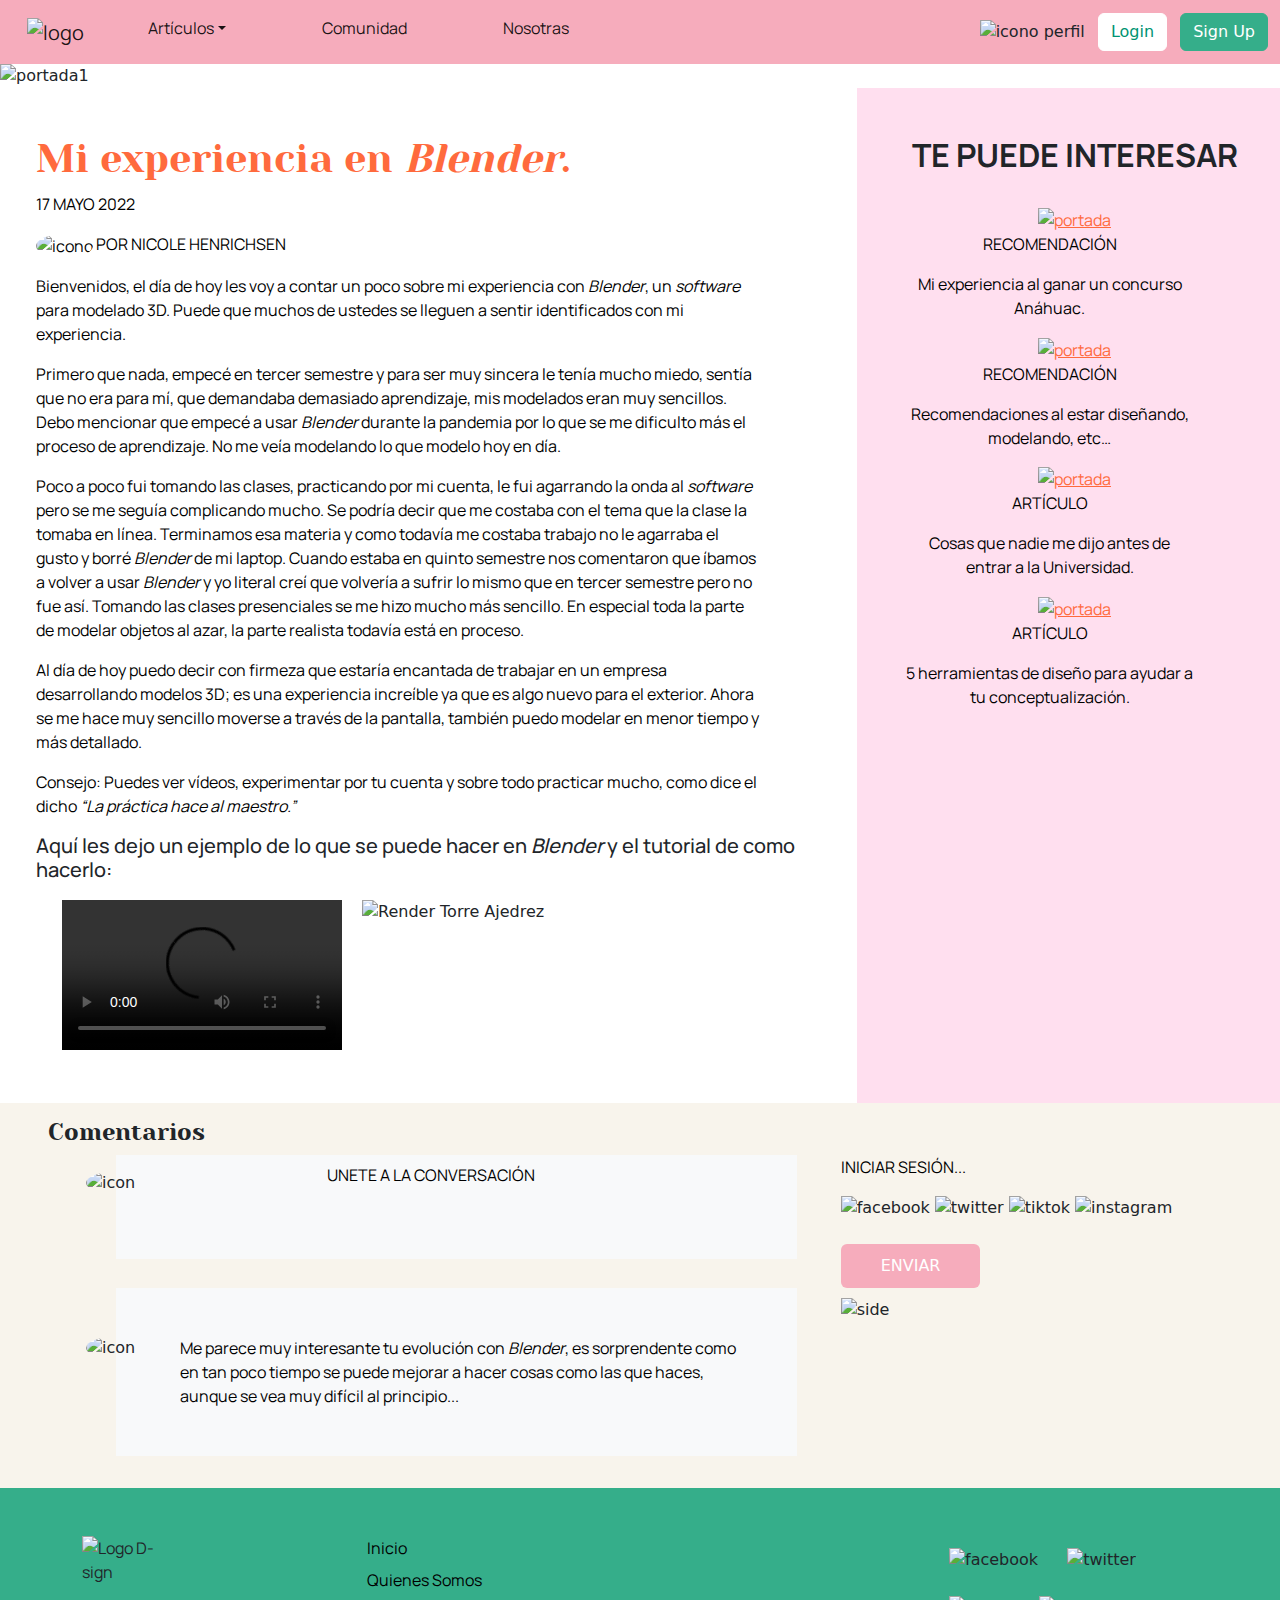
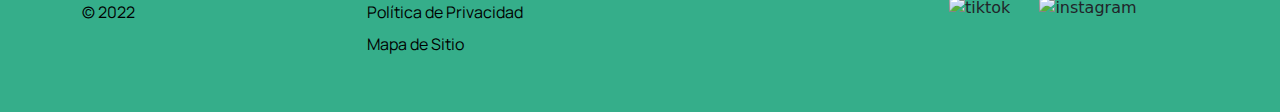
==== artículos.html @ d230dce7 "D-sign Proyecto Horizontal" ====
<!DOCTYPE html>
<html lang="en">
    <head>
        <meta charset="UTF-8">
        <meta http-equiv="X-UA-Compatible" content="IE=edge">
        <meta name="viewport" content="width=device-width, initial-scale=1.0">
        <title>(D) Artículos</title>
        
        <link rel="stylesheet" href="css/bootstrap.min.css">
        <link rel="stylesheet" href="css/style.css">
        <link rel="preconnect" href="https://fonts.googleapis.com">
        <link href="https://fonts.googleapis.com/css2?family=Manrope&display=swap" rel="stylesheet">
        <link rel="icon" href="images/logo-color.ico">
    </head>
<body>
    <header>
        <nav class="navbar navbar-expand-md" aria-label="Eleventh navbar example">
            <div class="container-fluid">
                <a class="navbar-brand" href="index.html"><img class="logo" src="images/LogoDsign.png" alt="logo"></a>
                <button class="navbar-toggler" type="button" data-bs-toggle="collapse" data-bs-target="#navbarsExample04" aria-controls="navbarsExample04" aria-expanded="false" aria-label="Toggle navigation">
                    <span class="navbar-toggler-icon"></span>
                </button>
                <div class="collapse navbar-collapse" id="navbarsExample04">
                    <ul class="col-md-9 col-12 navbar-nav col-md-auto mb-2 text-center">
                        <li class="nav-item dropdown">
                            <a class="nav-link active dropdown-toggle px-5" href="artículos.html" id="dropdown04" data-bs-toggle="dropdown" aria-expanded="false">Artículos</a>
                            <ul class="dropdown-menu" aria-labelledby="dropdown04">
                                <li><a class="dropdown-item" target="_blank" href="artículos.html">Artículo 1</a></li>
                                <li><a class="dropdown-item" target="_blank" href="entrada2.html">Artículo 2</a></li>
                                <li><a class="dropdown-item" target="_blank" href="entrada3.html">Artículo 3</a></li>
                                <li><a class="dropdown-item" target="_blank" href="entrada4.html">Artículo 4</a></li>
                                <li><a class="dropdown-item" target="_blank" href="entrada5.html">Artículo 5</a></li>
                                <li><a class="dropdown-item" target="_blank" href="entrada6.html">Artículo 6</a></li>
                            </ul>
                        </li>
                        <li class="nav-item">
                            <a class="nav-link active px-5" target="_blank" href="comunidad.html">Comunidad</a>
                        </li>
                        <li class="nav-item">
                            <a class="nav-link active px-5" target="_blank" href="nosotras.html">Nosotras</a>
                        </li>
                    </ul>
                </div>
                <div>
                    <img src="images/iconprofile.png" class="icon-profile px-2" alt="icono perfil">
                    <button type="button" class="btn btn-outline-primary me-2">Login</button>
                    <button type="button" class="btn btn-primary">Sign Up</button>
                </div>
            </div>
        </nav>
    </header>

    <main>
        <div class="article">
            <div class="row">
                <img src="images/portada1.png" class="article-image" alt="portada1">
                <div class="col-md-8 col-12 px-5 py-5">
                    <h1>Mi experiencia en <em>Blender</em>.</h1>
                    <p>17 MAYO 2022</p>
                    <p><img src="images/nikki-icon.jpg" class="article-icon" alt="icono"> POR NICOLE HENRICHSEN</p>
                    <p>Bienvenidos, el día de hoy les voy a contar un poco sobre mi experiencia con <em>Blender</em>, 
                        un <em>software</em> para modelado 3D. Puede que muchos de ustedes se lleguen a sentir 
                        identificados con mi experiencia. 

                    <p>Primero que nada, empecé en tercer semestre y para ser muy sincera le tenía mucho miedo,
                        sentía que no era para mí, que demandaba demasiado aprendizaje, mis modelados eran muy 
                        sencillos. Debo mencionar que empecé a usar <em>Blender</em> durante la pandemia por lo que se me 
                        dificulto más el proceso de aprendizaje. No me veía modelando lo que modelo hoy en día.</p>
                        
                    <p>Poco a poco fui tomando las clases, practicando por mi cuenta, le fui agarrando la onda al 
                        <em>software</em> pero se me seguía complicando mucho. Se podría decir que me costaba con el tema que 
                        la clase la tomaba en línea. Terminamos esa materia y como todavía me costaba trabajo no le 
                        agarraba el gusto y borré <em>Blender </em> de mi laptop. Cuando estaba en quinto semestre nos comentaron 
                        que íbamos a volver a usar <em>Blender</em> y yo literal creí que volvería a sufrir lo mismo que en 
                        tercer semestre pero no fue así. Tomando las clases presenciales se me hizo mucho más sencillo. 
                        En especial toda la parte de modelar objetos al azar, la parte realista todavía está en proceso.</p>
                    
                    <p>Al día de hoy puedo decir con firmeza que estaría encantada de trabajar en un empresa desarrollando 
                        modelos 3D; es una experiencia increíble ya que es algo nuevo para el exterior. Ahora se me hace 
                        muy sencillo moverse a través de la pantalla, también puedo modelar en menor tiempo y más detallado.</p>    
                        
                    <p>Consejo: Puedes ver vídeos, experimentar por tu cuenta y sobre todo practicar mucho, 
                        como dice el dicho <em>“La práctica hace al maestro.”</em></p>

                    <h5>Aquí les dejo un ejemplo de lo que se puede hacer en <em>Blender</em> y el tutorial de como hacerlo:</h5>
                    <div class="gallery px-3 md-auto-0">
                        <video src="images/TorreAjedrez.mp4" controls alt="video blender">Torre de Ajedrez</video>
                        <img src="images/torrerender.png" alt="Render Torre Ajedrez">
                    </div>
                </div>
                <div class="col-md-4 col-12 side-art px-5 py-5 text-center">
                    <h2>TE PUEDE INTERESAR</h2>
                    <br>
                    <div>
                        <a href="entrada5.html" target="_blank"><img src="images/entrada5.png" alt="portada"></a>
                        <p>RECOMENDACIÓN</p>
                        <p>Mi experiencia al ganar un concurso Anáhuac.</p>
                    </div>
                    <div>
                        <a href="entrada2.html" target="_blank"><img src="images/entrada2.png" alt="portada"></a>
                        <p>RECOMENDACIÓN</p>
                        <p>Recomendaciones al estar diseñando, modelando, etc…</p>
                    </div>
                    <div>
                        <a href="entrada6.html" target="_blank"><img src="images/entrada6.png" alt="portada"></a>
                        <p>ARTÍCULO</p>
                        <p>Cosas que nadie me dijo antes de entrar a la Universidad.</p>
                    </div>
                    <div>
                        <a href="entrada4.html" target="_blank"><img src="images/entrada4.png" alt="portada"></a>
                        <p>ARTÍCULO</p>
                        <p>5 herramientas de diseño para ayudar a tu conceptualización.</p>
                    </div>
                </div>  
            </div>
        </div>
        <div class="comments px-5 py-3">
            <h3>Comentarios</h3>
            <div class="row">
                <div class="col-md-7 col-12">
                    <div class="bg-light position-relative comments-art">
                        <img src="images/PFP1.jpg" class="avatar-com py-3" alt="icon">
                        <p class="text-center py-2">UNETE A LA CONVERSACIÓN</p>
                        <br><br>
                    </div>
                </div>
                <div class="col-md-5 col-12 signin-cont">
                    <p>INICIAR SESIÓN...</p>
                    <div class="pb-4 social-media">
                        <img src="images/facebook.png" alt="facebook">
                        <img src="images/twitter.png" alt="twitter">
                        <img src="images/tiktok.png" alt="tiktok">
                        <img src="images/instagram.png" alt="instagram">
                    </div>
                    <button type="button" class="btn btn-primary pink">ENVIAR</button>
                </div>
            </div>
            <div class="row">
                <div class="col-md-7 col-12">
                    <div class="bg-light position-relative comments-art">
                        <img src="images/PFP4.jpg" class="avatar-com py-5" alt="icon">
                        <p class="ms-3 ps-5 py-5">Me parece muy interesante tu evolución con <em>Blender</em>, es sorprendente como en tan poco tiempo se puede mejorar a hacer cosas como las que haces, aunque se vea muy difícil al principio...</p>
                    </div>
                </div>
                <div class="col-md-5 col-12 signin-cont">
                    <img src="images/likes-comment.png" class="like-comment" alt="side">
                </div>
            </div>
        </div>
    </main>
  
    <footer>
        <div class="container">
            <div class="row row-cols-5 py-5">
                <div class="col-md-3 col-12">
                  <a href="index.html" target="_blank" class="d-flex align-items-center mb-3 link-dark text-decoration-none">
                    <img src="images/logo-color.png" class="logo-ft" alt="Logo D-sign"></a>
                  <p class="text-muted">© 2022</p>
                </div>
                
                <div class="col-md-6 col-12">
                  <ul class="nav flex-column">
                    <li class="nav-item mb-2"><a href="index.html" target="_blank" class="nav-link p-0 text-muted">Inicio</a></li>
                    <li class="nav-item mb-2"><a href="nosotras.html" target="_blank" class="nav-link p-0 text-muted">Quienes Somos</a></li>
                    <li class="nav-item mb-2"><a href="privacypolicy.html" target="_blank" class="nav-link p-0 text-muted">Política de Privacidad</a></li>
                    <li class="nav-item mb-2"><a href="mapasitio.html" target="_blank" class="nav-link p-0 text-muted">Mapa de Sitio</a></li>
                  </ul>
                </div>
        
                <div class="col-md-3 col-12 social-media-ft">
                    <div>
                        <img src="images/facebook.png" alt="facebook">
                        <img src="images/twitter.png" alt="twitter">
                    </div>
                    <div>
                        <img src="images/tiktok.png" alt="tiktok">
                        <img src="images/instagram.png" alt="instagram">
                    </div>
                </div>        
            </div>    
        </div>
    </footer>

    <script src="https://cdn.jsdelivr.net/npm/bootstrap@5.1.3/dist/js/bootstrap.bundle.min.js" integrity="sha384-ka7Sk0Gln4gmtz2MlQnikT1wXgYsOg+OMhuP+IlRH9sENBO0LRn5q+8nbTov4+1p" crossorigin="anonymous"></script>
</body>
</html>
---- css/style.css ----
@font-face {
    font-family: 'yeseva';
    src: url('../fonts/Yeseva/yesevaone-regular-webfont.woff2') format('woff2'),
         url('../fonts/Yeseva/yesevaone-regular-webfont.woff') format('woff');
    font-weight: normal;
    font-style: normal;
}
@import url('https://fonts.googleapis.com/css2?family=Manrope&display=swap');


header{
    background-color: #F6ACBC;
}
.btn-primary {
    color: white;
    border-color: #35AE8A;
    background-color: #35AE8A;
}

header .logo{
    padding-left: 15px;
    width: 50px;
    height: auto;
}

.btn-outline-primary {
    color: #009371;
    border-color: white;
    background-color: white;
}

.carousel-indicators [data-bs-target]{
    border-top: 10px solid  #35AE8A;
}

h1{
    font-family: 'yeseva';
    color: #FF6A3D;
    font-size: 40;
    padding-right: 50px;
}
h2{
    font-family: 'manrope';
    font-weight: bold;
}
p{
    font-family: 'manrope';
    color: black;
    font-size: 16px;
    padding-right: 50px;
}
a{
    font-family: 'manrope';
    color: black;
    font-size: 16px;
}

h3, h4{
    font-family: 'yeseva';
    font-size: 24px;
}
h5{
    font-family: 'manrope';
    font-size: 16;
}

.article-image img{
    width: 50%;
    height: auto;
}
.article-icon{
    width: 5%;
    height: auto;
    border-radius: 50%;
}
.gallery video, .gallery img{
    width: 350px;
    height: auto;
    padding: 10px;
    float: left;
}

.side, .comments, .buttons{
    background-color: #F8F4EC;
}
.side-art{
    align-items: center;
    background-color: #FFDFEF;
}
.side-art img{
    width: 70%;
    height: auto;
}

img.images-art{
    width: 60%;
    height: auto;
}
img.images-art2{
    width: 30%;
    height: auto;
}

footer{
    background-color: #35AE8A;
}
.text-muted{
    --bs-text-opacity: 1;
    color: black!important;
}

.site-map {
    text-align: center;
}
.privacy-policy h1, h2 {
    text-align: center;
}
.privacy-policy{
    padding: 10%;
}
.privacy-policy strong{
    color: #FF6A3D;
}

.site-map img{
    width: 100%;
    height: auto;
}

.buttons button{
    color: white;
    font-family: 'Manrope';
    border-color: #35AE8A;
    background-color: #35AE8A;
}

.comments-art{
    left: 10%;
}

.foro, .community, .about-us{
    background-color:#FFDFEF
}
.foro img{
    float: left;
    padding-right: 20px;
}
.foro p{
    text-align: left;
    text-decoration: none;
}
.heart img{
    width: 50px;
    height: auto;
}

.avatar{
    width: 25%;
    border-radius: 50%;
}
.avatar-com{
    width: 10%;
    border-radius: 50%;
    position: absolute;
    left: -30px;
}
.people img{
    width: 200px;
    height: auto;
    align-items: center;
}
.about-us, .people h1{
    color: black;
}
.about-us{
    text-align: center;
}

a{
    color:#FF6A3D;
}

.nav-link{
    color: black;
}

.nav-item a:hover, .nav-item a:active{
    font-weight: bold;
}

.nav-commu a:hover, .nav-commu a:active{
    font-weight: bold;
}

.nav-bar a:hover, .nav-bar a:active{
    font-weight: bold;
}

.btn-primary:hover {
    background-color: #00755A;
    border-color: #35AE8A;
}

.signin-cont{
    padding-left: 100px;
}
.social-media img{
    width: 7%;
    height: auto;
}
.social-media-ft img{
    width: 64px;
    height: auto;
    margin: 12px;
}
.icon-profile{
    width: 50px; 
    height: auto;
}
.logo-ft{
    width: 50px;
}
.like-comment{
    width: 55px;
    height: auto;
    margin-top: 10px;
}

.pink{
    padding: 10px 40px;
    background-color: #F6ACBC;
    border: #F6ACBC;
}

img.article-three {
    width: 220px;
    height: auto;
}

.numbers{
    display: flex;
    justify-content: center;
}

.numbers strong{
    color: #FF6A3D;
}

.numbers p{
    color: #999191;
}

.foro-side a{ 
    text-decoration: none;
}

.comments-box a{
    text-decoration: none;
}

img.icon-us{
    width: 222px;
    height: auto;
    align-items: center;
}

@media only screen and (min-width: 420px) {
    img.logo-ft{
        width: 80px;
    }

    .gallery video, .gallery img{
        width: 300px;
        height: auto;
        float: left;
    }
    .gallery video{
        padding-bottom: 5px;
    }
}
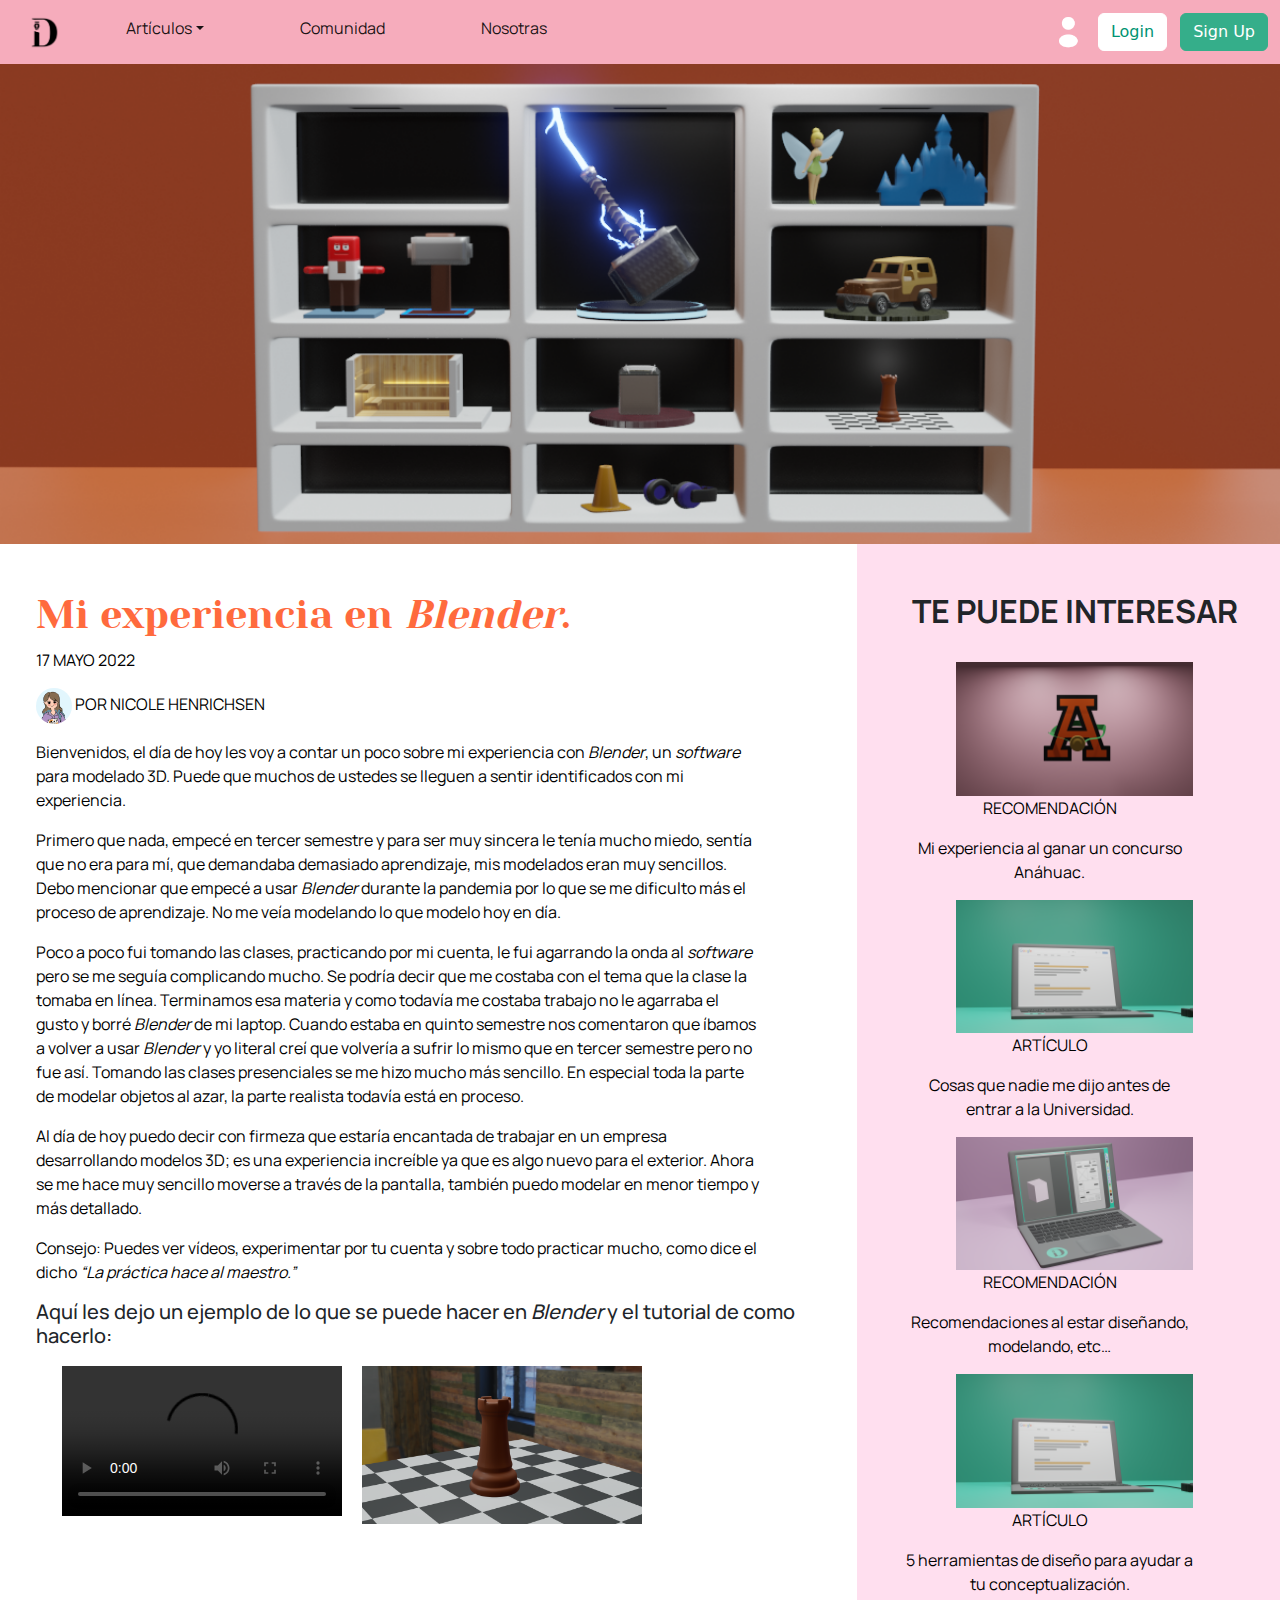
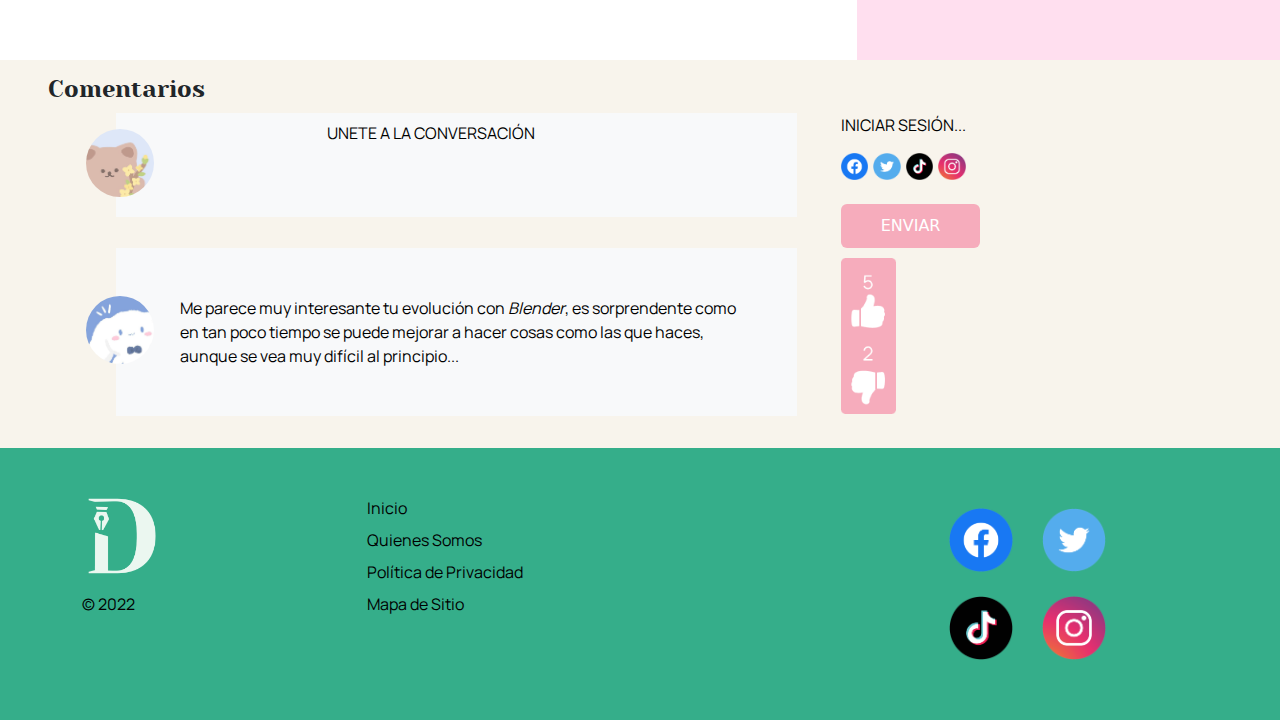
==== commit 6be1f6b3: "update2" ====
--- a/artículos.html
+++ b/artículos.html
@@ -97,14 +97,14 @@
                         <p>Mi experiencia al ganar un concurso Anáhuac.</p>
                     </div>
                     <div>
+                        <a href="entrada6.html" target="_blank"><img src="images/entrada4.png" alt="portada"></a>
+                        <p>ARTÍCULO</p>
+                        <p>Cosas que nadie me dijo antes de entrar a la Universidad.</p>
+                    </div>
+                    <div>
                         <a href="entrada2.html" target="_blank"><img src="images/entrada2.png" alt="portada"></a>
                         <p>RECOMENDACIÓN</p>
                         <p>Recomendaciones al estar diseñando, modelando, etc…</p>
-                    </div>
-                    <div>
-                        <a href="entrada6.html" target="_blank"><img src="images/entrada6.png" alt="portada"></a>
-                        <p>ARTÍCULO</p>
-                        <p>Cosas que nadie me dijo antes de entrar a la Universidad.</p>
                     </div>
                     <div>
                         <a href="entrada4.html" target="_blank"><img src="images/entrada4.png" alt="portada"></a>
